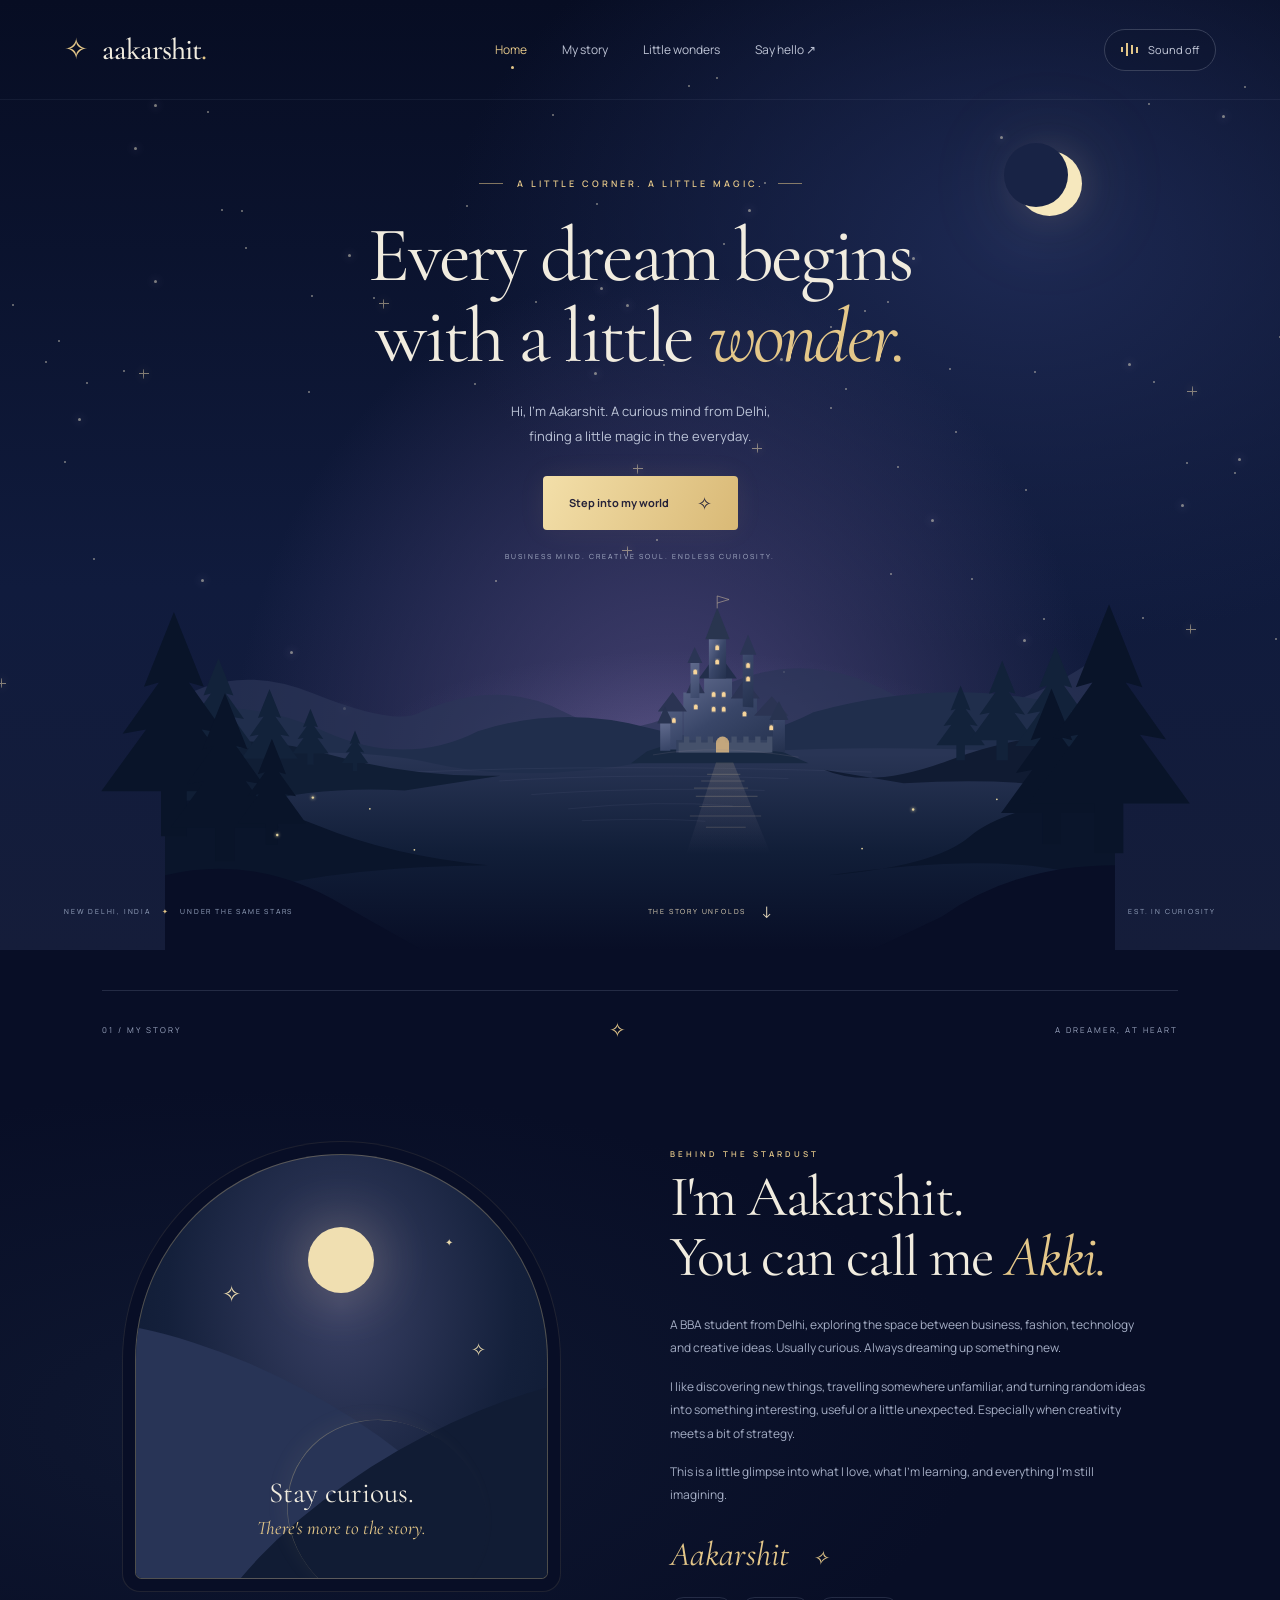
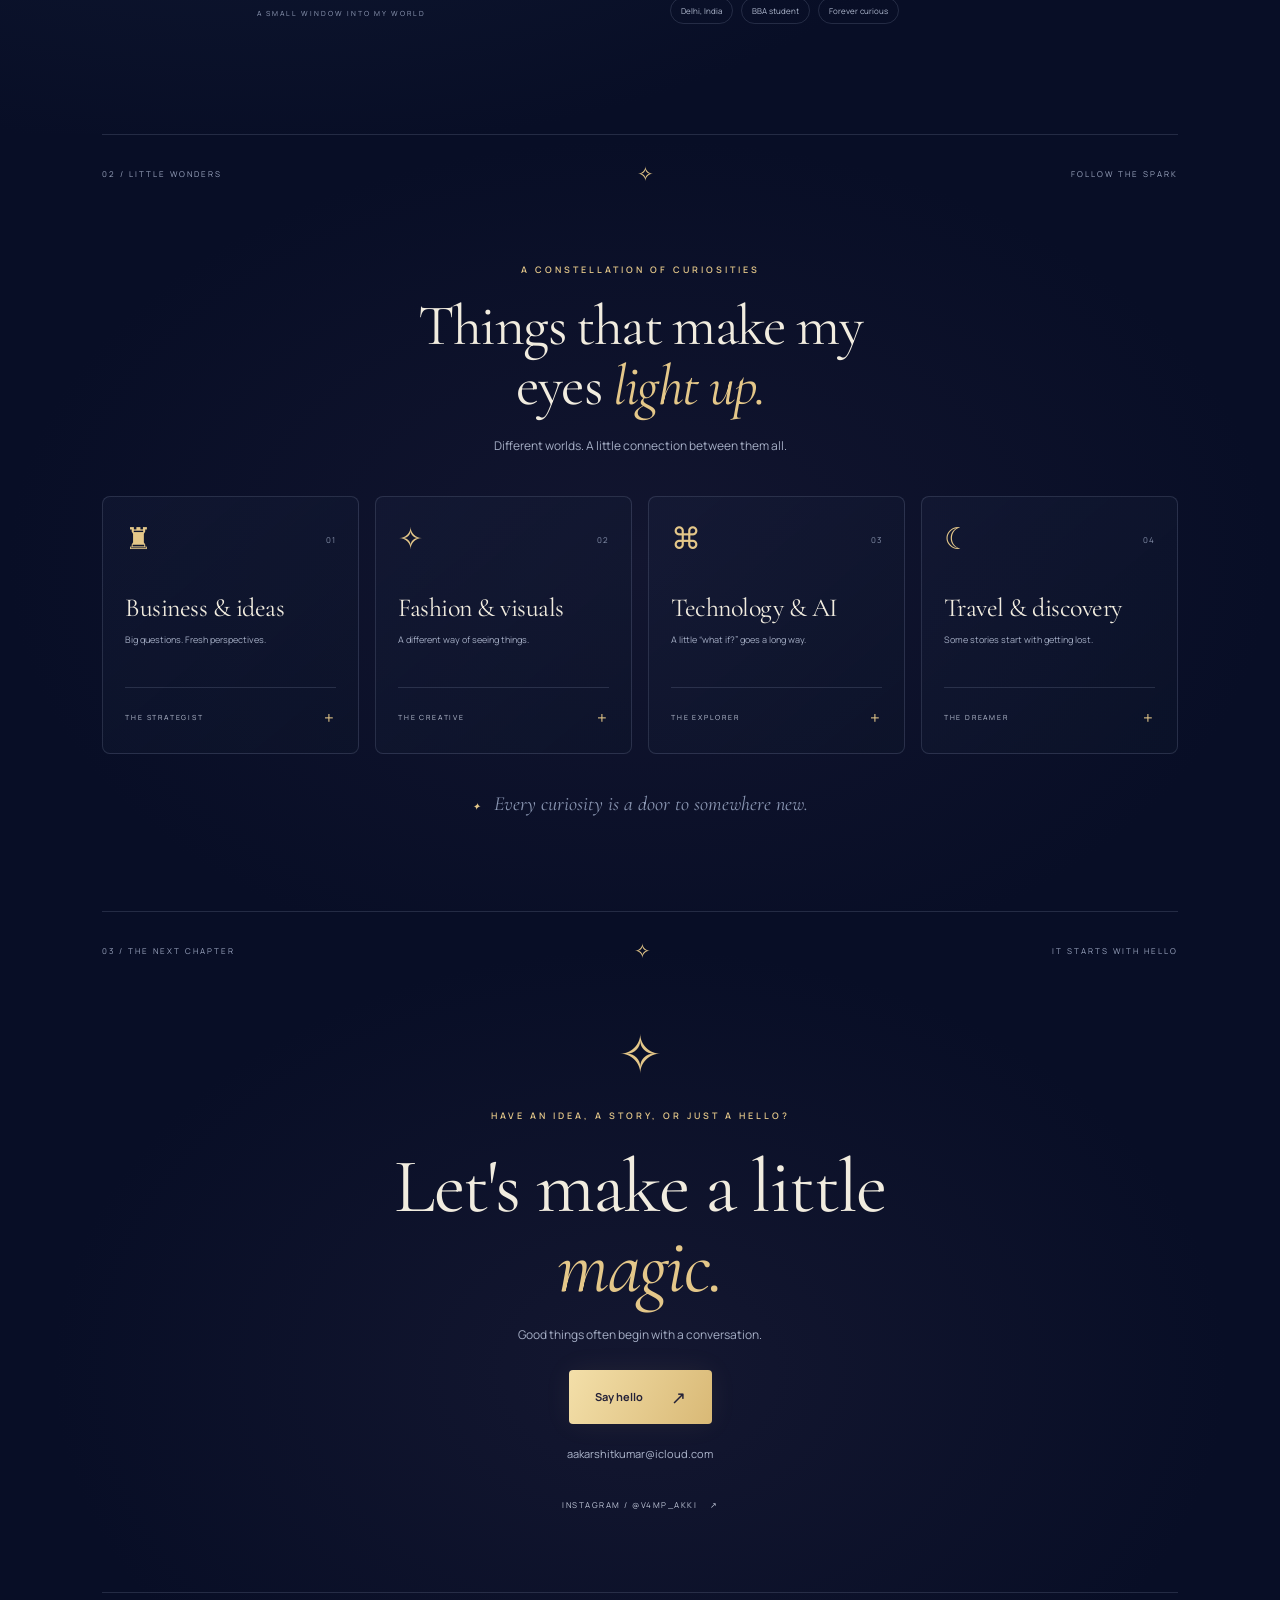
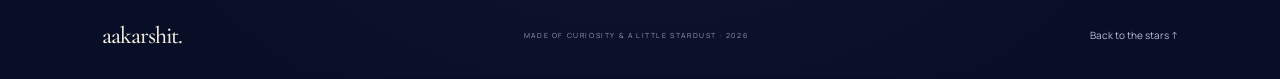
==== index.html @ 7d05aff4 "Redesign personal website with an enchanted night aesthetic" ====
<!doctype html>
<html lang="en">
<head>
  <meta charset="utf-8">
  <meta name="viewport" content="width=device-width, initial-scale=1">
  <meta name="theme-color" content="#080e26">
  <meta name="description" content="Aakarshit Kumar — a dreamer from Delhi, exploring business, fashion, technology and the little wonders in between.">
  <title>Aakarshit · A little world of wonder</title>
  <link rel="icon" href="assets/star.svg" type="image/svg+xml">
  <link rel="preconnect" href="https://fonts.googleapis.com">
  <link rel="preconnect" href="https://fonts.gstatic.com" crossorigin>
  <link href="https://fonts.googleapis.com/css2?family=Cormorant+Garamond:ital,wght@0,400;0,500;0,600;1,400;1,500&family=Manrope:wght@400;500;600;700&display=swap" rel="stylesheet">
  <link rel="stylesheet" href="style.css">
  <script src="script.js" defer></script>
</head>
<body>
  <a class="skip-link" href="#main">Skip to content</a>
  <header class="topbar">
    <a class="wordmark" href="#home" aria-label="Aakarshit, home"><span aria-hidden="true">✧</span> aakarshit<span class="wordmark-dot">.</span></a>
    <nav aria-label="Main navigation">
      <a href="#home" aria-current="location">Home</a><a href="#about">My story</a><a href="#interests">Little wonders</a><a href="#contact">Say hello <span aria-hidden="true">↗</span></a>
    </nav>
    <button class="sound-button" id="musicToggle" type="button" aria-pressed="false"><span class="sound-bars" aria-hidden="true"><i></i><i></i><i></i><i></i></span><span id="soundLabel">Sound off</span></button>
  </header>
  <main id="main">
    <section class="hero" id="home" aria-labelledby="hero-title">
      <div class="stars" aria-hidden="true"></div>
      <div class="shooting-star" aria-hidden="true"></div>
      <div class="moon" aria-hidden="true"></div>
      <div class="hero-content">
        <p class="eyebrow"><span></span> A LITTLE CORNER. A LITTLE MAGIC. <span></span></p>
        <h1 id="hero-title">Every dream begins<br>with a little <em>wonder.</em></h1>
        <p class="hero-intro">Hi, I'm Aakarshit. A curious mind from Delhi,<br>finding a little magic in the everyday.</p>
        <a class="button primary" href="#about">Step into my world <span aria-hidden="true">✧</span></a>
        <span class="hero-caption">BUSINESS MIND. CREATIVE SOUL. ENDLESS CURIOSITY.</span>
      </div>
      <img class="landscape" src="assets/night-kingdom.svg" alt="" width="1600" height="720">
      <div class="hero-bottom"><span>NEW DELHI, INDIA <span class="tiny-star">✦</span> UNDER THE SAME STARS</span><a href="#about">THE STORY UNFOLDS <span aria-hidden="true">↓</span></a><span>EST. IN CURIOSITY</span></div>
    </section>
    <section class="about section-wrap" id="about" aria-labelledby="about-title">
      <div class="chapter"><span>01 / MY STORY</span><span aria-hidden="true">✧</span><span>A DREAMER, AT HEART</span></div>
      <div class="about-grid">
        <div class="story-art" aria-hidden="true"><div class="story-frame"><span class="art-star s1">✧</span><span class="art-star s2">✦</span><span class="art-star s3">✧</span><div class="small-moon"></div><div class="art-hill hill-back"></div><div class="art-hill hill-front"></div><div class="art-path"></div><span class="art-quote">Stay curious.<br><em>There's more to the story.</em></span></div><span class="art-note">A SMALL WINDOW INTO MY WORLD</span></div>
        <div class="about-copy"><p class="eyebrow">BEHIND THE STARDUST</p><h2 id="about-title">I'm Aakarshit.<br>You can call me <em>Akki.</em></h2><p>A BBA student from Delhi, exploring the space between business, fashion, technology and creative ideas. Usually curious. Always dreaming up something new.</p><p>I like discovering new things, travelling somewhere unfamiliar, and turning random ideas into something interesting, useful or a little unexpected. Especially when creativity meets a bit of strategy.</p><p>This is a little glimpse into what I love, what I'm learning, and everything I'm still imagining.</p><div class="signature">Aakarshit <span aria-hidden="true">✧</span></div><div class="story-tags"><span>Delhi, India</span><span>BBA student</span><span>Forever curious</span></div></div>
      </div>
    </section>
    <section class="interests section-wrap" id="interests" aria-labelledby="interests-title">
      <div class="chapter"><span>02 / LITTLE WONDERS</span><span aria-hidden="true">✧</span><span>FOLLOW THE SPARK</span></div>
      <div class="section-heading"><p class="eyebrow">A CONSTELLATION OF CURIOSITIES</p><h2 id="interests-title">Things that make my<br>eyes <em>light up.</em></h2><p>Different worlds. A little connection between them all.</p></div>
      <div class="interest-grid">
        <details class="interest-card"><summary><span class="card-top"><span class="card-icon">♜</span><span>01</span></span><h3>Business & ideas</h3><p>Big questions. Fresh perspectives.</p><span class="card-bottom">THE STRATEGIST <span class="expand">+</span></span></summary><p class="card-detail">The way a small idea becomes something real. I'm curious about brands, business and the strategy that brings creative thinking to life.</p></details>
        <details class="interest-card"><summary><span class="card-top"><span class="card-icon">✧</span><span>02</span></span><h3>Fashion & visuals</h3><p>A different way of seeing things.</p><span class="card-bottom">THE CREATIVE <span class="expand">+</span></span></summary><p class="card-detail">Personal style, visual culture, and the details that make something feel different. A mood, a colour, a whole new perspective.</p></details>
        <details class="interest-card"><summary><span class="card-top"><span class="card-icon">⌘</span><span>03</span></span><h3>Technology & AI</h3><p>A little “what if?” goes a long way.</p><span class="card-bottom">THE EXPLORER <span class="expand">+</span></span></summary><p class="card-detail">Experimenting with websites, new tools and AI. I enjoy exploring what technology makes possible, especially when it opens a door to a creative idea.</p></details>
        <details class="interest-card"><summary><span class="card-top"><span class="card-icon">☾</span><span>04</span></span><h3>Travel & discovery</h3><p>Some stories start with getting lost.</p><span class="card-bottom">THE DREAMER <span class="expand">+</span></span></summary><p class="card-detail">New places, unexpected details and a change of scenery. Travelling reminds me how much there is to discover beyond the familiar.</p></details>
      </div>
      <p class="interest-hint"><span aria-hidden="true">✦</span> Every curiosity is a door to somewhere new.</p>
    </section>
    <section class="contact section-wrap" id="contact" aria-labelledby="contact-title">
      <div class="chapter"><span>03 / THE NEXT CHAPTER</span><span aria-hidden="true">✧</span><span>IT STARTS WITH HELLO</span></div>
      <div class="contact-content"><span class="contact-star" aria-hidden="true">✧</span><p class="eyebrow">HAVE AN IDEA, A STORY, OR JUST A HELLO?</p><h2 id="contact-title">Let's make a little<br><em>magic.</em></h2><p>Good things often begin with a conversation.</p><a class="button primary" href="mailto:aakarshitkumar@icloud.com">Say hello <span aria-hidden="true">↗</span></a><a class="email-link" href="mailto:aakarshitkumar@icloud.com">aakarshitkumar@icloud.com</a><a class="social-link" href="https://www.instagram.com/v4mp_akki/" target="_blank" rel="noopener noreferrer">INSTAGRAM / @V4MP_AKKI <span aria-hidden="true">↗</span></a></div>
      <footer><a class="wordmark" href="#home">aakarshit.</a><span>MADE OF CURIOSITY & A LITTLE STARDUST · 2026</span><a href="#home">Back to the stars ↑</a></footer>
    </section>
  </main>
  <p class="sr-only" id="audioStatus" role="status"></p>
  <audio id="bgMusic" loop preload="none" src="royalty-free-ambient.wav"></audio>
</body>
</html>
---- style.css ----
:root {
  --night:#080e26;
  --ink:#f1ecdf;
  --muted:#a5aec5;
  --gold:#e4c789;
  --line:rgba(182,191,224,.16);
  --serif:'Cormorant Garamond',Georgia,serif;
  --sans:'Manrope',Arial,sans-serif}
* {
  box-sizing:border-box}
html {
  scroll-behavior:smooth;
  scroll-padding-top:100px}
body {
  margin:0;
  background:var(--night);
  color:var(--ink);
  font-family:var(--sans);
  font-size:14px;
  -webkit-font-smoothing:antialiased}
a {
  color:inherit;
  text-decoration:none}
button {
  font:inherit}
button,a,summary {
  -webkit-tap-highlight-color:transparent}
a:focus-visible,button:focus-visible,summary:focus-visible {
  outline:2px solid var(--gold);
  outline-offset:6px}
::selection {
  background:#776691;
  color:white}
.skip-link {
  position:fixed;
  top:-100px;
  left:20px;
  z-index:99;
  background:var(--gold);
  color:var(--night);
  padding:15px}
.skip-link:focus {
  top:12px}
.sr-only {
  position:absolute;
  width:1px;
  height:1px;
  overflow:hidden;
  clip:rect(0,0,0,0);
  white-space:nowrap}
.topbar {
  height:100px;
  padding:0 5%;
  display:flex;
  align-items:center;
  justify-content:space-between;
  position:absolute;
  top:0;
  left:0;
  width:100%;
  z-index:10;
  border-bottom:1px solid rgba(180,190,229,.07)}
.wordmark {
  font:500 30px var(--serif);
  letter-spacing:-1px;
  white-space:nowrap}
.wordmark>span:first-child {
  font-size:29px;
  color:var(--gold);
  margin-right:9px}
.wordmark .wordmark-dot {
  color:var(--gold)}
nav {
  display:flex;
  gap:35px}
nav a {
  font-size:12px;
  color:#bec4d5;
  position:relative;
  padding:12px 0}
nav a:hover,nav a[aria-current] {
  color:var(--gold)}
nav a[aria-current]:after {
  content:'';
  width:3px;
  height:3px;
  background:var(--gold);
  position:absolute;
  bottom:1px;
  left:50%;
  border-radius:50%}
.sound-button {
  display:flex;
  align-items:center;
  gap:10px;
  border:1px solid #38405a;
  border-radius:30px;
  background:rgba(11,18,43,.4);
  color:#c8cddd;
  padding:11px 16px;
  font-size:11px;
  cursor:pointer;
  min-height:42px}
.sound-button:hover {
  border-color:var(--gold)}
.sound-bars {
  display:flex;
  gap:3px;
  align-items:center;
  height:14px}
.sound-bars i {
  height:5px;
  width:2px;
  background:var(--gold)}
.sound-bars i:nth-child(2) {
  height:13px}
.sound-bars i:nth-child(3) {
  height:9px}
.sound-bars i:nth-child(4) {
  height:6px}
.is-on .sound-bars i {
  animation:sound 1s ease-in-out infinite alternate}
.is-on .sound-bars i:nth-child(2) {
  animation-delay:-.3s}
.is-on .sound-bars i:nth-child(3) {
  animation-delay:-.7s}
.hero {
  position:relative;
  min-height:950px;
  height:100svh;
  max-height:1150px;
  isolation:isolate;
  overflow:hidden;
  background:radial-gradient(ellipse at 52% 81%,#454171 0,transparent 46%),radial-gradient(ellipse at 80% 26%,#1d2953 0,transparent 40%),linear-gradient(#070d23,#101b3d 62%,#151d3a)}
.hero-content {
  position:relative;
  z-index:3;
  text-align:center;
  padding:177px 20px 0;
  pointer-events:none}
.hero-content a {
  pointer-events:auto}
.eyebrow {
  font-size:9px;
  letter-spacing:3px;
  font-weight:600;
  color:var(--gold);
  display:flex;
  align-items:center;
  justify-content:center;
  gap:14px}
.eyebrow>span {
  display:inline-block;
  width:24px;
  height:1px;
  background:var(--gold);
  opacity:.55}
h1,h2,h3,p {
  margin-top:0}
h1 {
  font:400 clamp(60px,6.1vw,96px)/1.04 var(--serif);
  letter-spacing:-2.7px;
  margin:25px 0 22px}
h1 em,h2 em {
  font-weight:400;
  color:var(--gold)}
.hero-intro {
  font-size:13px;
  line-height:1.9;
  color:#bbc3d7;
  margin-bottom:27px}
.button {
  display:inline-flex;
  align-items:center;
  justify-content:center;
  gap:28px;
  padding:15px 26px;
  border-radius:4px;
  font-size:11px;
  font-weight:700;
  min-height:48px;
  transition:transform .2s,box-shadow .2s}
.primary {
  background:linear-gradient(115deg,#f3dfa9,#d9b976);
  color:#252238;
  box-shadow:0 0 28px #edc88012}
.button:hover {
  transform:translateY(-3px);
  box-shadow:0 5px 35px #edc88030}
.button span {
  font-size:18px;
  font-weight:400}
.hero-caption {
  display:block;
  font-size:7px;
  letter-spacing:2px;
  color:#a8b0c8;
  margin-top:22px}
.moon {
  position:absolute;
  right:15.5%;
  top:151px;
  width:65px;
  height:65px;
  border-radius:50%;
  background:#f6e8be;
  box-shadow:0 0 35px #ffecba22,0 0 100px #f5db9630;
  z-index:1}
.moon:after {
  content:'';
  position:absolute;
  width:64px;
  height:64px;
  left:-13px;
  top:-8px;
  background:#182345;
  border-radius:50%}
.stars {
  position:absolute;
  inset:0;
  z-index:1}
.star {
  position:absolute;
  width:2px;
  height:2px;
  background:#eee6ce;
  border-radius:50%;
  opacity:.5;
  animation:twinkle var(--duration) ease-in-out infinite alternate;
  animation-delay:var(--delay)}
.star.large {
  width:3px;
  height:3px;
  box-shadow:0 0 8px #dfd0ff}
.star.cross {
  width:1px;
  height:10px;
  background:#f9e3b3;
  box-shadow:0 0 10px #ead3a9}
.star.cross:after {
  content:'';
  position:absolute;
  height:1px;
  width:10px;
  left:-4.5px;
  top:4.5px;
  background:inherit}
.shooting-star {
  position:absolute;
  top:18%;
  left:22%;
  height:1px;
  width:110px;
  background:linear-gradient(90deg,transparent,#f1dab0);
  transform:rotate(-30deg);
  opacity:0;
  animation:shoot 12s ease-in-out infinite;
  z-index:1}
.landscape {
  position:absolute;
  bottom:0;
  left:0;
  width:100%;
  height:45%;
  object-fit:fill;
  z-index:2;
  pointer-events:none}
.hero-bottom {
  position:absolute;
  z-index:4;
  bottom:28px;
  left:5%;
  right:5%;
  display:flex;
  justify-content:space-between;
  align-items:center;
  font-size:7px;
  letter-spacing:1.8px;
  color:#9ba9c3}
.hero-bottom a {
  display:flex;
  align-items:center;
  gap:15px;
  color:#e1d4b8}
.hero-bottom a>span {
  font-size:16px}
.tiny-star {
  color:var(--gold);
  padding:0 8px}
.section-wrap {
  padding:0 8%;
  scroll-margin-top:0}
.chapter {
  display:flex;
  justify-content:space-between;
  align-items:center;
  border-top:1px solid var(--line);
  padding:25px 0;
  font-size:8px;
  letter-spacing:2px;
  color:#9ca6c0}
.chapter>span:nth-child(2) {
  font-size:20px;
  color:var(--gold)}
.about {
  padding-top:40px;
  background:radial-gradient(ellipse at 20% 60%,#17233e77,transparent 50%)}
.about-grid {
  display:grid;
  grid-template-columns:1fr 1.15fr;
  gap:12%;
  align-items:center;
  padding:80px 3% 110px}
.story-art {
  text-align:center}
.story-frame {
  height:425px;
  position:relative;
  border:1px solid #d0b77e55;
  border-radius:220px 220px 7px 7px;
  overflow:hidden;
  background:radial-gradient(ellipse at 50% 35%,#394064,#14203b 60%,#0c1830);
  box-shadow:0 0 0 12px #080e26,0 0 0 13px #a38d6022}
.small-moon {
  position:absolute;
  top:72px;
  left:calc(50% - 33px);
  width:66px;
  height:66px;
  border-radius:50%;
  background:#f0dfb1;
  box-shadow:0 0 60px #ffdead55}
.art-star {
  position:absolute;
  color:#e8d8ac}
.s1 {
  left:21%;
  top:29%;
  font-size:23px}
.s2 {
  right:23%;
  top:19%;
  font-size:10px}
.s3 {
  right:15%;
  top:43%;
  font-size:18px}
.art-hill {
  position:absolute;
  bottom:-65px;
  width:150%;
  height:270px;
  border-radius:50%}
.hill-back {
  background:#283456;
  left:-50%;
  transform:rotate(28deg)}
.hill-front {
  background:#111c34;
  left:5%;
  bottom:-125px;
  transform:rotate(-30deg)}
.art-path {
  position:absolute;
  bottom:-30px;
  left:36%;
  height:185px;
  width:50%;
  border-left:1px solid #d6c28c55;
  border-radius:50%;
  transform:rotate(33deg);
  box-shadow:-8px 0 18px #d6c28c0c}
.art-quote {
  position:absolute;
  bottom:37px;
  left:10%;
  right:10%;
  font:29px/1.1 var(--serif)}
.art-quote em {
  font-size:19px;
  color:var(--gold)}
.art-note {
  display:block;
  font-size:7px;
  letter-spacing:2px;
  color:#929db8;
  margin-top:30px}
.about-copy .eyebrow {
  justify-content:flex-start;
  font-size:8px}
h2 {
  font:400 clamp(44px,4.5vw,65px)/1.05 var(--serif);
  letter-spacing:-1.6px;
  margin-bottom:25px}
.about-copy>p:not(.eyebrow) {
  font-size:12px;
  color:var(--muted);
  line-height:1.95;
  margin-bottom:15px}
.signature {
  font:italic 34px var(--serif);
  color:var(--gold);
  margin:27px 0 22px}
.signature span {
  font-size:20px;
  margin-left:15px}
.story-tags {
  display:flex;
  gap:8px;
  flex-wrap:wrap}
.story-tags span {
  font-size:8px;
  color:#b1bad0;
  border:1px solid var(--line);
  padding:7px 10px;
  border-radius:20px}
.interests {
  background:radial-gradient(ellipse at 50% 55%,#27244255,transparent 70%);
  padding-bottom:75px}
.section-heading {
  text-align:center;
  padding:51px 0 30px}
.section-heading h2 {
  margin:20px 0}
.section-heading>p:last-child {
  font-size:12px;
  color:var(--muted)}
.interest-grid {
  display:grid;
  grid-template-columns:repeat(4,1fr);
  gap:16px;
  align-items:start}
.interest-card {
  background:linear-gradient(140deg,#1b234055,#0e162b77);
  border:1px solid var(--line);
  border-radius:8px;
  transition:border-color .3s,background .3s}
.interest-card:hover,.interest-card[open] {
  border-color:#d4b87b77;
  background:#1e264666}
.interest-card summary {
  cursor:pointer;
  padding:24px 22px;
  list-style:none}
.interest-card summary::-webkit-details-marker {
  display:none}
.card-top {
  display:flex;
  justify-content:space-between;
  align-items:center;
  margin-bottom:34px;
  color:#8994ae;
  font-size:8px;
  letter-spacing:1px}
.card-top .card-icon {
  font:30px var(--serif);
  color:var(--gold)}
h3 {
  font:26px var(--serif);
  letter-spacing:-.5px;
  margin-bottom:9px}
.interest-card summary>p {
  font-size:9px;
  color:#a5aec5;
  line-height:1.8;
  min-height:32px}
.card-bottom {
  border-top:1px solid var(--line);
  padding-top:18px;
  margin-top:23px;
  display:flex;
  justify-content:space-between;
  align-items:center;
  font-size:7px;
  letter-spacing:1.8px;
  color:#bcc3d5}
.expand {
  font-size:17px;
  color:var(--gold);
  transition:transform .2s}
.interest-card[open] .expand {
  transform:rotate(45deg)}
.card-detail {
  padding:0 22px 24px;
  font-size:11px;
  line-height:1.8;
  color:var(--muted);
  margin:0}
.interest-hint {
  text-align:center;
  color:#8c98b4;
  font:italic 20px var(--serif);
  margin-top:38px}
.interest-hint span {
  font-size:10px;
  color:var(--gold);
  margin-right:9px}
.contact {
  background:radial-gradient(ellipse at 50% 60%,#2b294555,transparent 65%)}
.contact-content {
  text-align:center;
  padding:28px 0 80px}
.contact-star {
  display:block;
  font-size:53px;
  color:var(--gold);
  margin-bottom:20px}
.contact-content h2 {
  font-size:clamp(58px,6vw,88px);
  margin:25px 0 18px}
.contact-content>p:not(.eyebrow) {
  font-size:12px;
  color:var(--muted);
  margin-bottom:27px}
.email-link {
  display:block;
  width:fit-content;
  margin:22px auto 32px;
  color:#aeb7cd;
  font-size:11px}
.email-link:hover,.social-link:hover {
  color:var(--gold)}
.social-link {
  font-size:8px;
  letter-spacing:1.5px;
  color:#c2c9da}
.social-link span {
  padding-left:9px}
footer {
  border-top:1px solid var(--line);
  display:flex;
  align-items:center;
  justify-content:space-between;
  padding:28px 0}
footer .wordmark {
  font-size:24px}
footer>span {
  font-size:7px;
  color:#8f9bb6;
  letter-spacing:1.6px}
footer>a:last-child {
  font-size:10px;
  color:#b6bfd3}
@keyframes twinkle {
  from {
  opacity:.2}
to {
  opacity:.9}
}
@keyframes shoot {
  0%,75%,100% {
  opacity:0;
  translate:0 0}
78% {
  opacity:.7}
90% {
  opacity:0;
  translate:260px -145px}
}
@keyframes sound {
  to {
  transform:scaleY(.4)}
}
@media(min-width:1600px) {
  .about-grid {
  max-width:1250px;
  margin:auto}
.interest-grid {
  max-width:1350px;
  margin:auto}
}
@media(max-width:1000px) {
  .topbar {
  padding:0 4%}
nav {
  gap:20px}
.moon {
  right:9%;
  width:49px;
  height:49px}
.moon:after {
  width:49px;
  height:49px;
  left:-10px}
.section-wrap {
  padding-left:6%;
  padding-right:6%}
.about-grid {
  gap:9%;
  padding-left:0;
  padding-right:0}
.story-frame {
  height:390px}
.interest-grid {
  grid-template-columns:repeat(2,1fr)}
.hero-content {
  padding-top:180px}
.hero {
  min-height:850px}
.hero-bottom>span:last-child {
  display:none}
.landscape {
  width:125%;
  max-width:none;
  left:-12.5%;
  height:40%}
.interest-card summary>p {
  min-height:0}
h3 {
  font-size:29px}
}
@media(max-width:600px) {
  html {
  scroll-padding-top:25px}
.topbar {
  height:112px;
  align-items:flex-start;
  padding:19px 6%}
.wordmark {
  font-size:26px}
.wordmark>span:first-child {
  font-size:22px}
.sound-button {
  min-height:36px;
  padding:8px 11px;
  font-size:9px}
nav {
  position:absolute;
  bottom:8px;
  left:6%;
  right:6%;
  justify-content:space-between;
  gap:10px}
nav a {
  font-size:10px;
  padding:10px 0}
.hero {
  height:850px;
  min-height:0;
  max-height:none}
.hero-content {
  padding:190px 16px 0}
.hero .eyebrow {
  font-size:7px;
  letter-spacing:1.8px;
  gap:8px}
.eyebrow>span {
  width:16px}
h1 {
  font-size:clamp(44px,11.8vw,65px);
  letter-spacing:-1.6px;
  line-height:1.07;
  margin:24px 0 20px}
.hero-intro {
  font-size:11px}
.hero-caption {
  font-size:6px;
  letter-spacing:1.2px}
.moon {
  top:133px;
  right:12%;
  width:31px;
  height:31px}
.moon:after {
  width:31px;
  height:31px;
  left:-8px;
  top:-5px}
.landscape {
  height:340px;
  width:190%;
  left:-45%}
.hero-bottom {
  bottom:23px;
  left:6%;
  right:6%;
  justify-content:center}
.hero-bottom>span {
  display:none}
.hero-bottom a {
  font-size:7px}
.about {
  padding-top:15px}
.chapter {
  font-size:6px;
  letter-spacing:1.3px;
  padding:19px 0}
.chapter>span:nth-child(2) {
  font-size:15px}
.about-grid {
  grid-template-columns:1fr;
  gap:54px;
  padding:40px 0 62px}
.story-art {
  width:75%;
  max-width:300px;
  margin:auto}
.story-frame {
  height:325px}
.small-moon {
  top:55px;
  width:55px;
  height:55px;
  left:calc(50% - 27px)}
.art-quote {
  font-size:27px;
  bottom:28px}
.art-note {
  font-size:6px}
.about-copy .eyebrow {
  font-size:7px}
.about-copy h2 {
  font-size:47px}
.about-copy>p:not(.eyebrow) {
  font-size:12px}
.section-heading {
  padding:30px 0 20px}
.section-heading .eyebrow {
  font-size:7px;
  letter-spacing:2px}
.section-heading h2 {
  font-size:48px}
.section-heading>p:last-child {
  font-size:10px}
.interest-grid {
  gap:10px}
.interest-card summary {
  padding:18px 13px}
.card-top {
  margin-bottom:25px}
.card-top .card-icon {
  font-size:26px}
h3 {
  font-size:25px;
  line-height:1.03;
  min-height:52px}
.interest-card summary>p {
  font-size:9px;
  min-height:33px}
.card-bottom {
  font-size:6px;
  letter-spacing:1px;
  margin-top:17px}
.card-detail {
  padding:0 13px 18px;
  font-size:10px}
.interest-hint {
  font-size:16px;
  margin-top:30px}
.interests {
  padding-bottom:35px}
.contact-content {
  padding:25px 0 60px}
.contact-content .eyebrow {
  font-size:6px;
  letter-spacing:1.5px}
.contact-content h2 {
  font-size:63px}
.contact-star {
  font-size:43px}
.contact-content>p:not(.eyebrow) {
  font-size:11px}
footer {
  flex-wrap:wrap;
  row-gap:20px}
footer>span {
  order:3;
  width:100%;
  font-size:6px;
  text-align:center}
footer>a:last-child {
  font-size:9px}
.shooting-star {
  top:18%;
  left:12%;
  width:65px}
}
@media(prefers-reduced-motion:reduce) {
  html {
  scroll-behavior:auto}
*,*:before,*:after {
  animation:none!important;
  transition:none!important}
.star {
  opacity:.6}
}
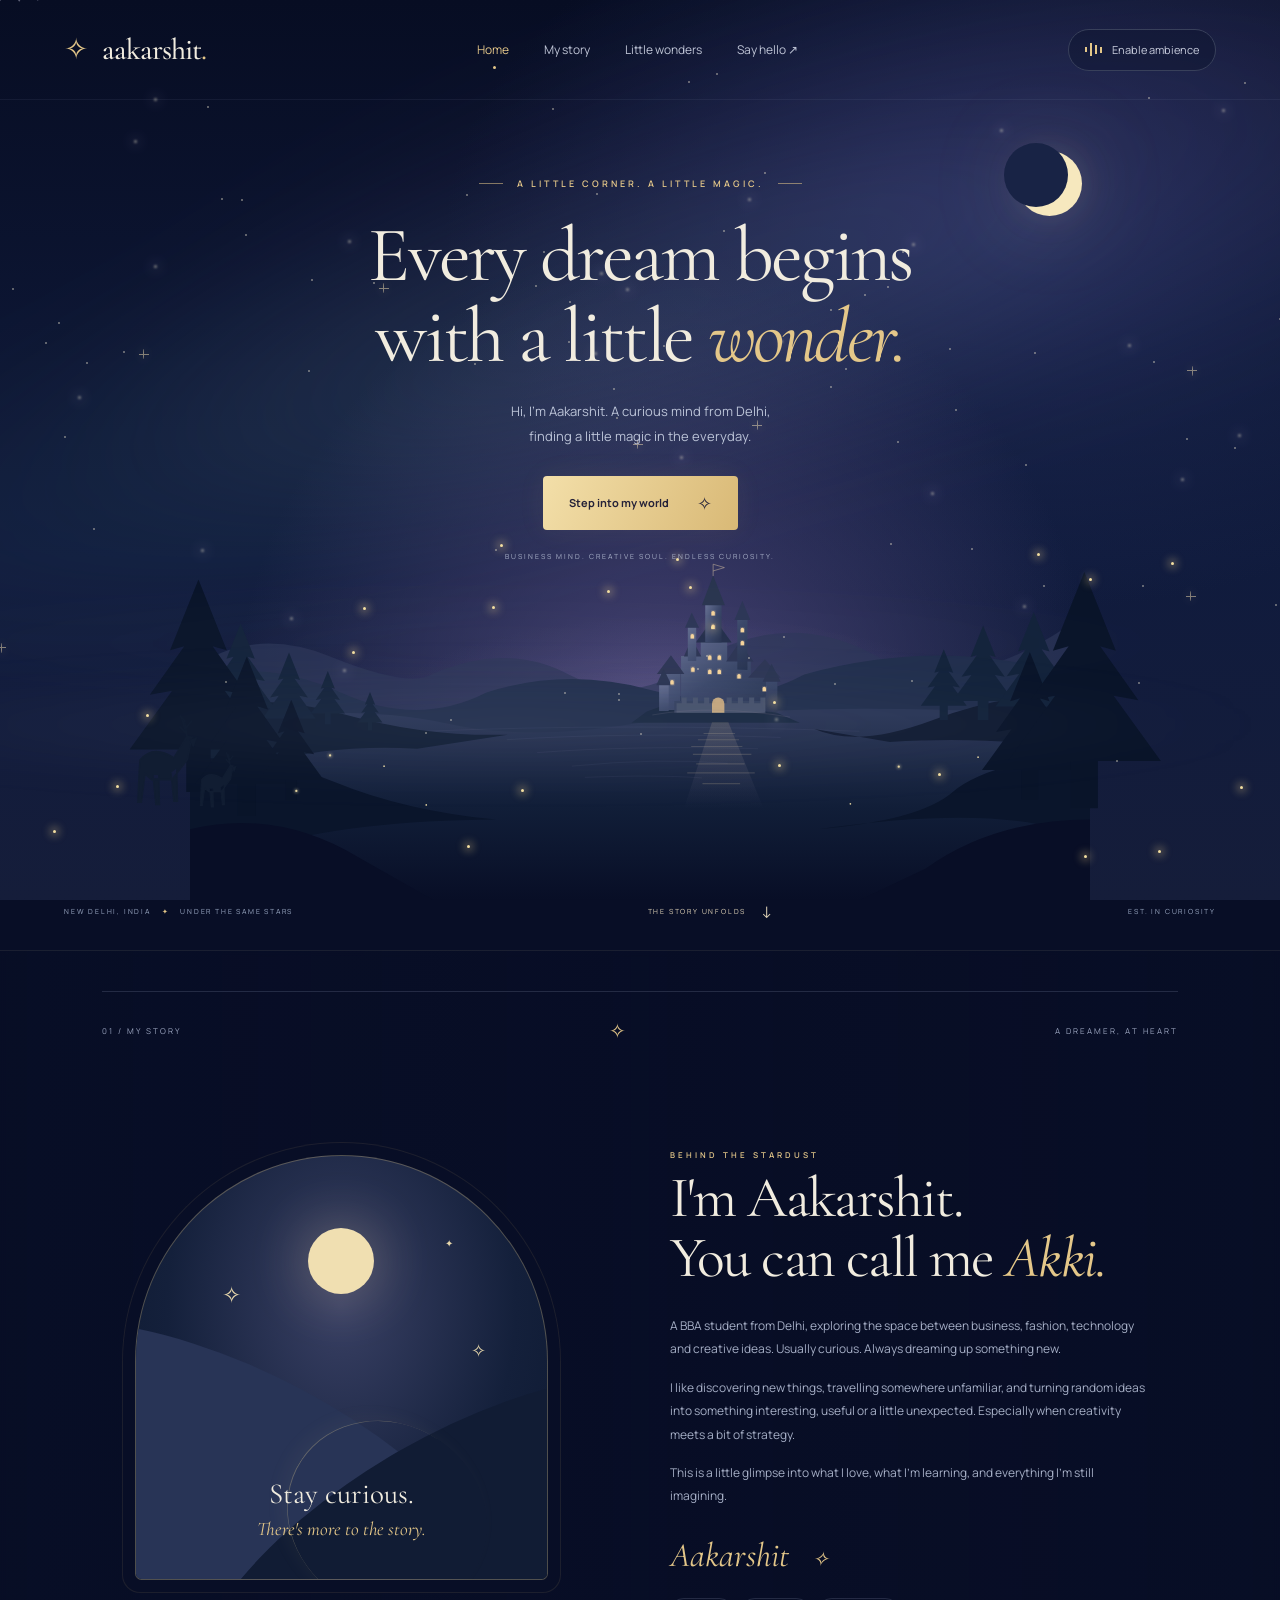
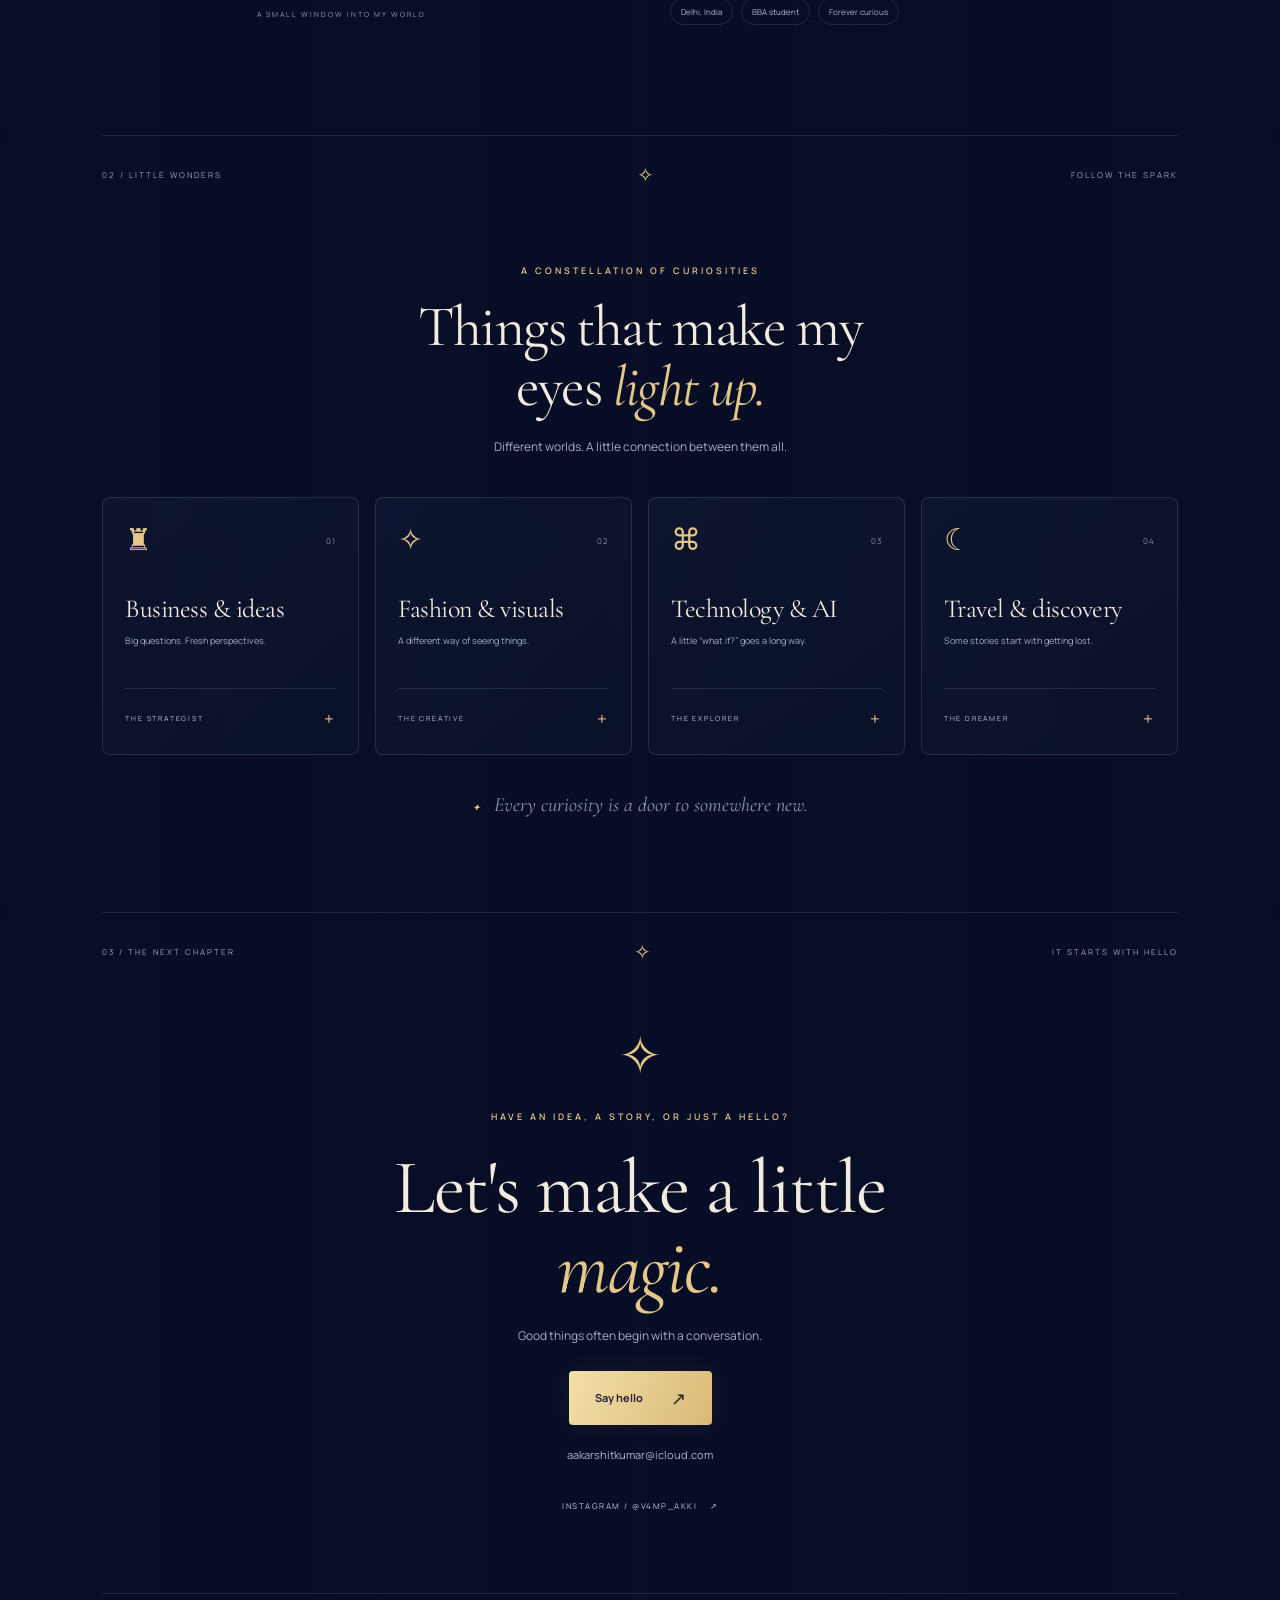
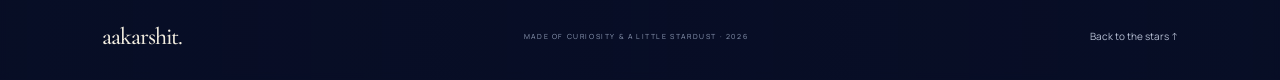
==== commit 6fe11c6f: "Animate the fixed night world and add supplied zen ambience" ====
--- a/index.html
+++ b/index.html
@@ -20,13 +20,16 @@
     <nav aria-label="Main navigation">
       <a href="#home" aria-current="location">Home</a><a href="#about">My story</a><a href="#interests">Little wonders</a><a href="#contact">Say hello <span aria-hidden="true">↗</span></a>
     </nav>
-    <button class="sound-button" id="musicToggle" type="button" aria-pressed="false"><span class="sound-bars" aria-hidden="true"><i></i><i></i><i></i><i></i></span><span id="soundLabel">Sound off</span></button>
+    <button class="sound-button" id="musicToggle" type="button" aria-pressed="false"><span class="sound-bars" aria-hidden="true"><i></i><i></i><i></i><i></i></span><span id="soundLabel">Enable ambience</span></button>
   </header>
+  <div class="night-scene" aria-hidden="true">      <div class="stars" aria-hidden="true"></div>
+      <div class="shooting-star" aria-hidden="true"></div>
+      <div class="moon" aria-hidden="true"></div>
+      <img class="landscape" src="assets/night-kingdom.svg" alt="" width="1600" height="720"><div class="aurora"></div><div class="mist mist-one"></div><div class="mist mist-two"></div>
+<svg class="wildlife" viewBox="0 0 1600 720" preserveAspectRatio="none"><defs><g id="deer"><path d="M0 38Q18 24 47 36L65 17 72 18 66 37 53 48 45 55H16L7 50 2 75H-3L-1 46ZM18 51 22 77H27L26 51M43 49 47 74H52L51 45M66 20 62 3 55-2M63 10 72 3M64 14 55 8" fill="currentColor" stroke="currentColor" stroke-width="2"/><path d="m69 20 11-3-6 10" fill="currentColor"/></g></defs><g class="deer-family" fill="#111d32" color="#111d32"><use href="#deer" transform="translate(175 574) scale(.9)"/><use href="#deer" transform="translate(252 603) scale(.55)"/></g><g class="owl-flight" fill="none" stroke="#b7b8cf" stroke-width="2" opacity=".5"><path d="M0 0Q12-12 24 0Q36-12 48 0"/><path d="M-50 22Q-41 13-32 22Q-23 13-14 22"/></g></svg>
+<div class="fireflies"></div></div>
   <main id="main">
     <section class="hero" id="home" aria-labelledby="hero-title">
-      <div class="stars" aria-hidden="true"></div>
-      <div class="shooting-star" aria-hidden="true"></div>
-      <div class="moon" aria-hidden="true"></div>
       <div class="hero-content">
         <p class="eyebrow"><span></span> A LITTLE CORNER. A LITTLE MAGIC. <span></span></p>
         <h1 id="hero-title">Every dream begins<br>with a little <em>wonder.</em></h1>
@@ -34,7 +37,7 @@
         <a class="button primary" href="#about">Step into my world <span aria-hidden="true">✧</span></a>
         <span class="hero-caption">BUSINESS MIND. CREATIVE SOUL. ENDLESS CURIOSITY.</span>
       </div>
-      <img class="landscape" src="assets/night-kingdom.svg" alt="" width="1600" height="720">
+
       <div class="hero-bottom"><span>NEW DELHI, INDIA <span class="tiny-star">✦</span> UNDER THE SAME STARS</span><a href="#about">THE STORY UNFOLDS <span aria-hidden="true">↓</span></a><span>EST. IN CURIOSITY</span></div>
     </section>
     <section class="about section-wrap" id="about" aria-labelledby="about-title">
@@ -62,6 +65,6 @@
     </section>
   </main>
   <p class="sr-only" id="audioStatus" role="status"></p>
-  <audio id="bgMusic" loop preload="none" src="royalty-free-ambient.wav"></audio>
+  <audio id="bgMusic" loop autoplay preload="auto" src="assets/beautiful-zen-sounds.mp3"></audio>
 </body>
 </html>
--- a/style.css
+++ b/style.css
@@ -785,3 +785,32 @@
   opacity:.6}
 }
 
+
+/* A single stationary world; the story scrolls above it. */
+.night-scene{position:fixed;inset:0;overflow:hidden;pointer-events:none;z-index:0;background:radial-gradient(ellipse at 52% 81%,#454171 0,transparent 46%),radial-gradient(ellipse at 80% 26%,#1d2953 0,transparent 40%),linear-gradient(#070d23,#101b3d 62%,#151d3a)}
+main{position:relative;z-index:1}
+.hero{background:none;isolation:auto}
+.hero-content,.hero-bottom{z-index:1}
+.about,.interests,.contact{background:linear-gradient(90deg,#080e26ed,#080e26c9 50%,#080e26ed);backdrop-filter:blur(3px)}
+.about{border-top:1px solid #d5c39a18}
+.night-scene .stars{z-index:3}
+.night-scene .star{filter:blur(.65px);animation:twinkle var(--duration) ease-in-out infinite alternate,star-drift 32s ease-in-out infinite alternate;animation-delay:var(--delay)}
+.night-scene .star.large{filter:blur(1.2px);box-shadow:0 0 13px 2px #e0d0ff70}
+.night-scene .star.cross{filter:blur(.4px)}
+.aurora{position:absolute;top:5%;left:-20%;width:140%;height:65%;background:radial-gradient(ellipse at 40% 50%,#74c5b41c,transparent 48%),radial-gradient(ellipse at 66% 40%,#9b79d326,transparent 52%);filter:blur(40px);transform:rotate(-15deg);animation:aurora-sway 24s ease-in-out infinite alternate}
+.mist{position:absolute;bottom:12%;left:-25%;width:130%;height:15%;background:radial-gradient(ellipse,#c1c0df15,transparent 66%);filter:blur(20px);z-index:3;animation:mist-drift 35s ease-in-out infinite alternate}
+.mist-two{bottom:21%;opacity:.5;animation-delay:-19s;animation-direction:alternate-reverse}
+.wildlife{position:absolute;inset:0;width:100%;height:100%;z-index:3}
+.deer-family{animation:deer-breathe 6s ease-in-out infinite;transform-origin:220px 650px}
+.owl-flight{animation:owl-flight 48s linear infinite}
+.fireflies{position:absolute;inset:0;z-index:4}
+.fireflies span{position:absolute;width:3px;height:3px;border-radius:50%;background:#f3dfa1;box-shadow:0 0 9px 3px #f6d58965;filter:blur(.5px);animation:firefly-drift var(--duration) ease-in-out infinite alternate;animation-delay:var(--delay)}
+.scene-paused .night-scene *{animation-play-state:paused!important}
+@keyframes star-drift{from{transform:translate3d(-10px,8px,0)}to{transform:translate3d(24px,-18px,0)}}
+@keyframes aurora-sway{to{transform:rotate(9deg) translate3d(6%,8%,0);opacity:.55}}
+@keyframes mist-drift{to{transform:translate3d(20%,0,0)}}
+@keyframes firefly-drift{0%{transform:translate3d(0,0,0);opacity:.15}40%{opacity:.85}100%{transform:translate3d(35px,-60px,0);opacity:.25}}
+@keyframes deer-breathe{50%{transform:scaleY(1.018) rotate(.3deg)}}
+@keyframes owl-flight{0%{transform:translate(-100px,270px);opacity:0}10%,85%{opacity:.45}50%{transform:translate(780px,185px)}100%{transform:translate(1700px,260px);opacity:0}}
+@media(max-width:600px){.night-scene .landscape{height:40vh;min-height:300px}.night-scene .moon{top:145px}.wildlife{width:160%;left:-30%}.about,.interests,.contact{backdrop-filter:none;background:#080e26db}}
+@media(prefers-reduced-motion:reduce){.night-scene *{animation:none!important}.owl-flight{transform:translate(1100px,250px)}.star{opacity:.55}}
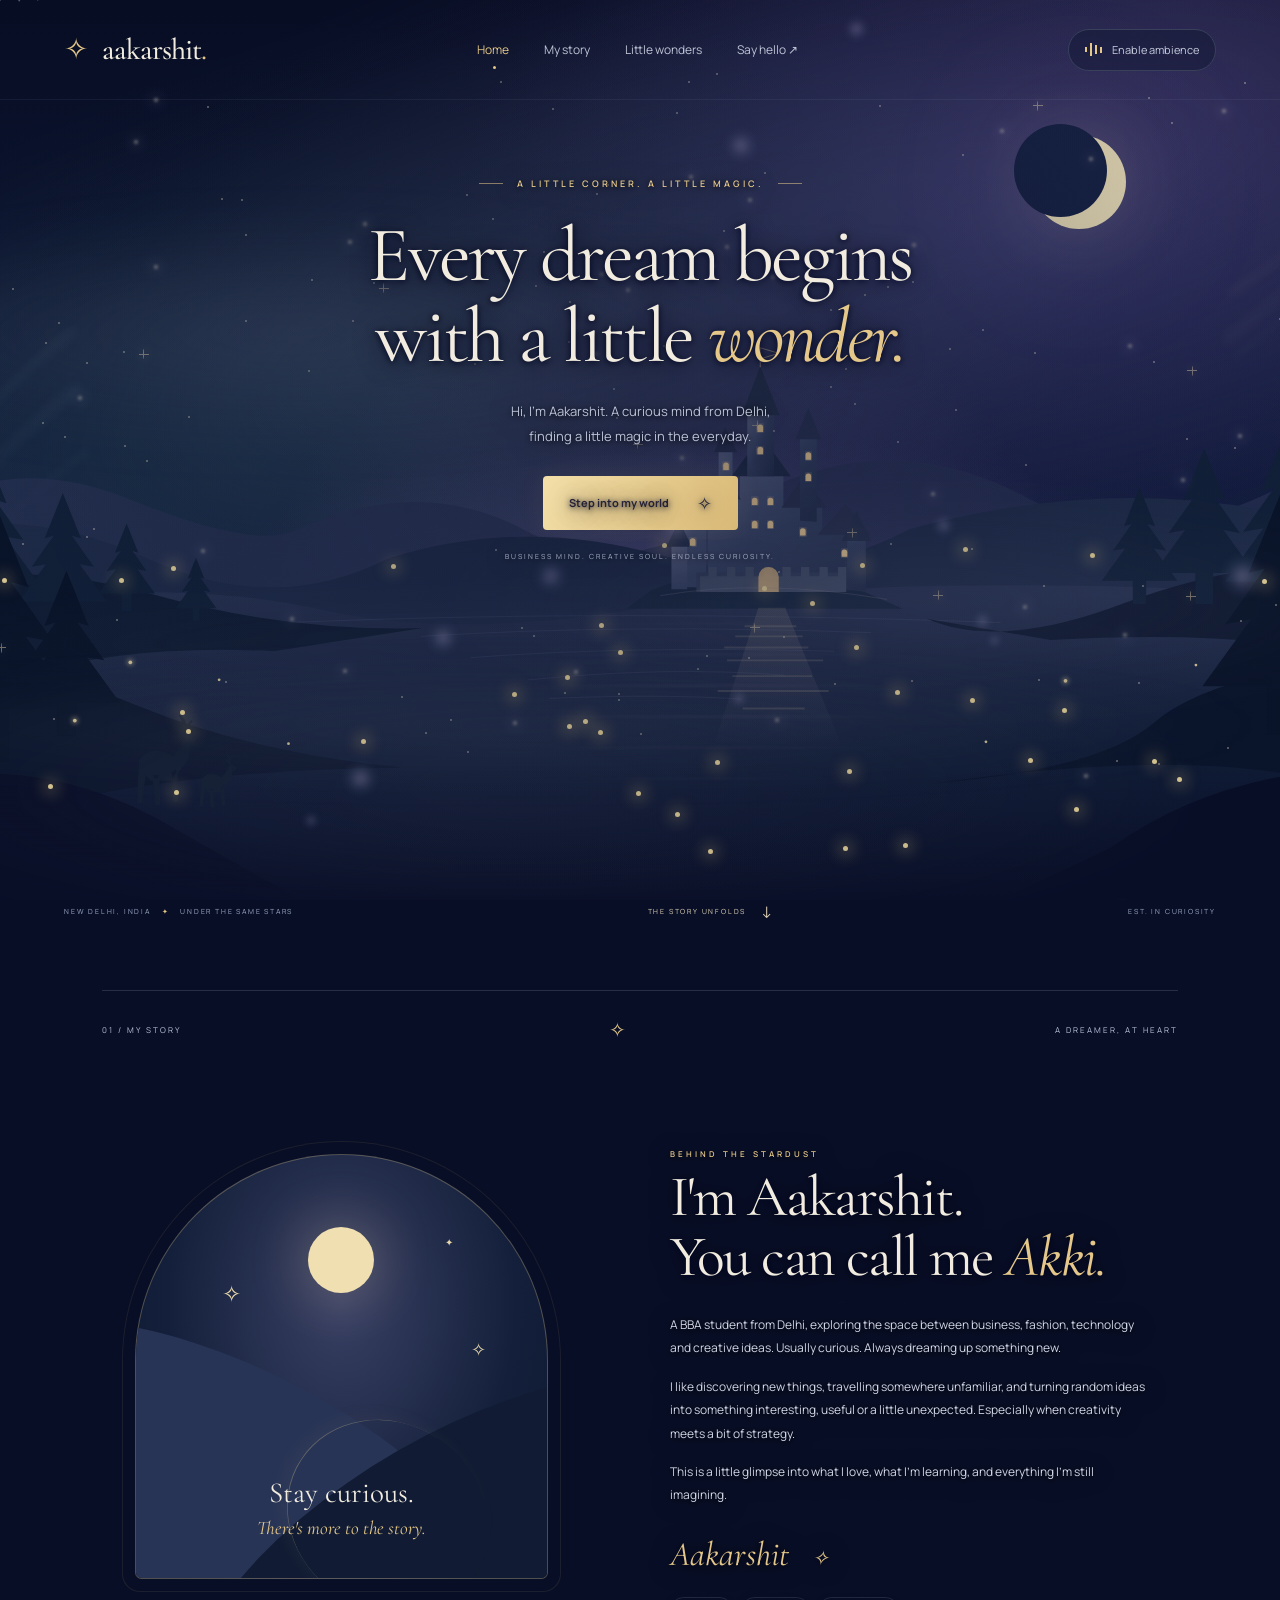
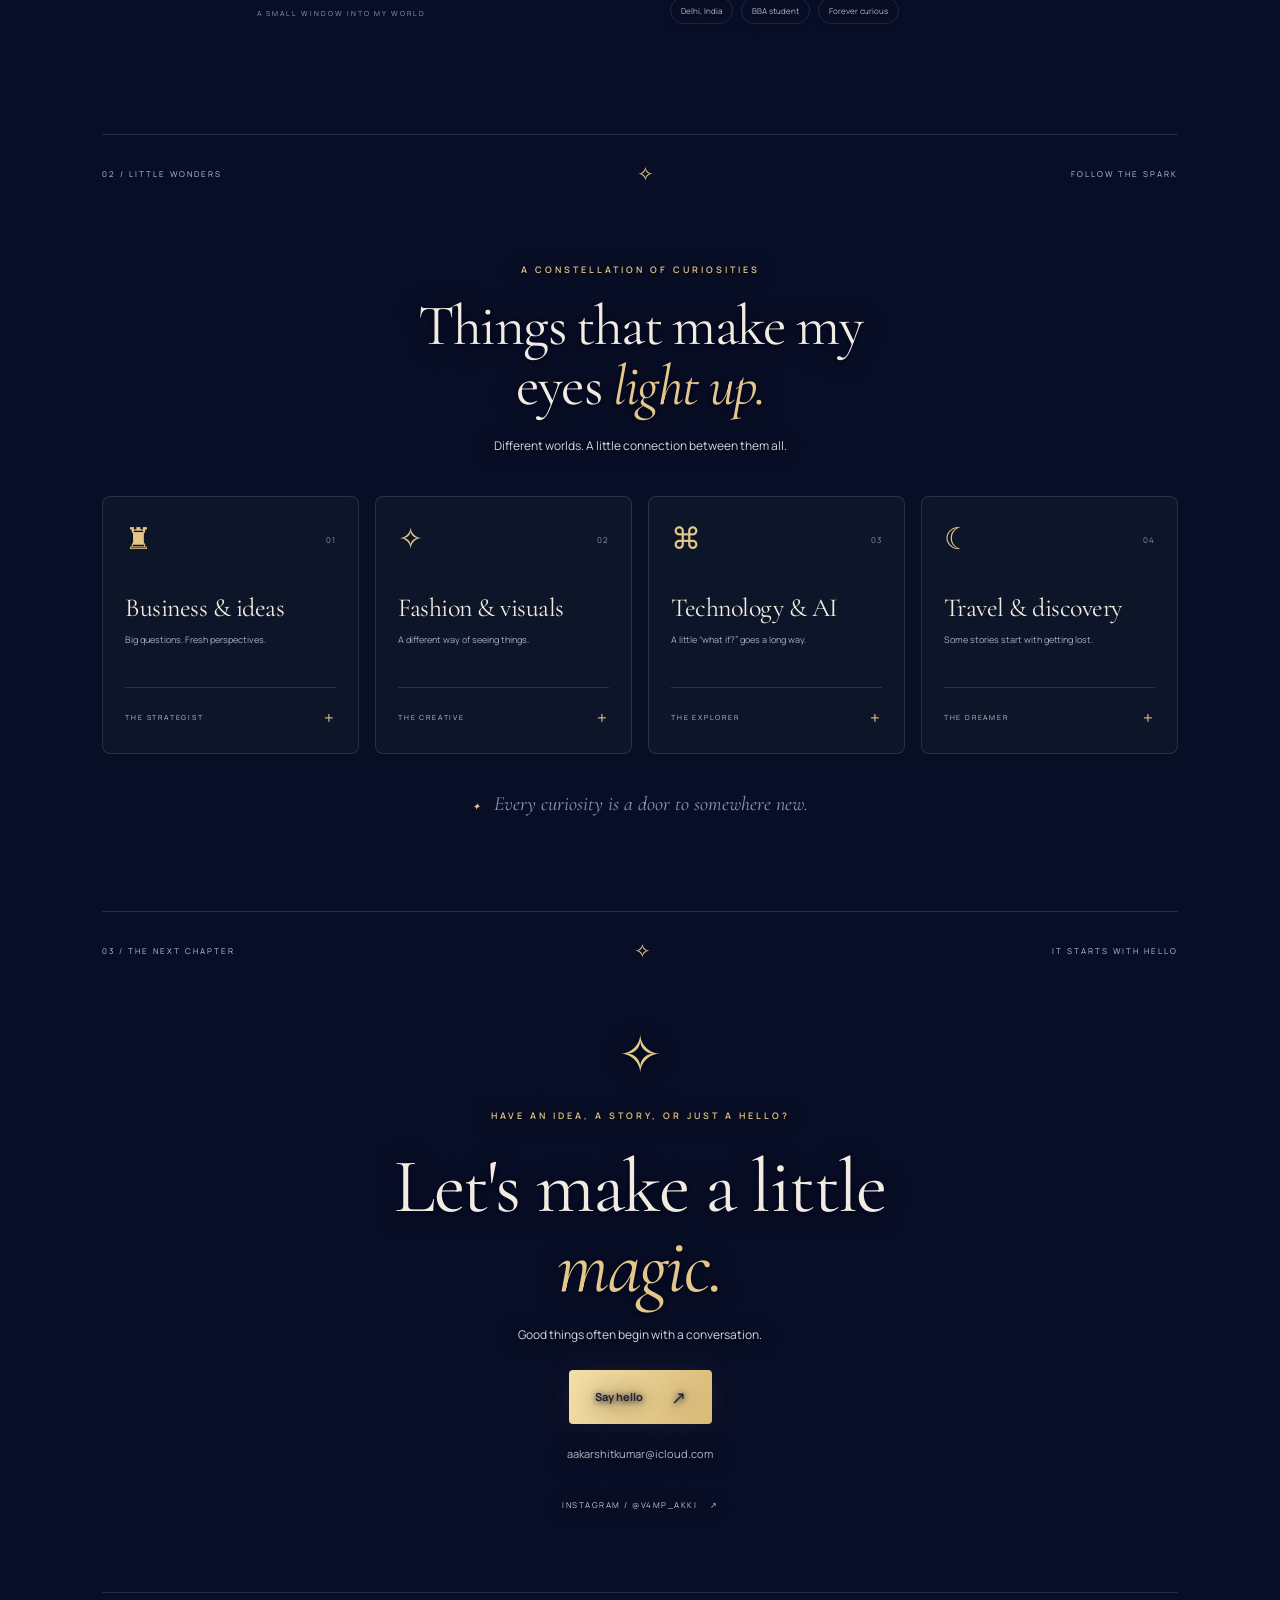
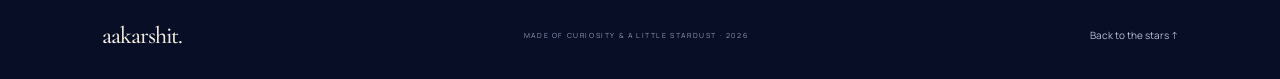
==== commit 60d50d24: "Expand the continuous dreamscape with flowing light and clouds" ====
--- a/index.html
+++ b/index.html
@@ -27,7 +27,7 @@
       <div class="moon" aria-hidden="true"></div>
       <img class="landscape" src="assets/night-kingdom.svg" alt="" width="1600" height="720"><div class="aurora"></div><div class="mist mist-one"></div><div class="mist mist-two"></div>
 <svg class="wildlife" viewBox="0 0 1600 720" preserveAspectRatio="none"><defs><g id="deer"><path d="M0 38Q18 24 47 36L65 17 72 18 66 37 53 48 45 55H16L7 50 2 75H-3L-1 46ZM18 51 22 77H27L26 51M43 49 47 74H52L51 45M66 20 62 3 55-2M63 10 72 3M64 14 55 8" fill="currentColor" stroke="currentColor" stroke-width="2"/><path d="m69 20 11-3-6 10" fill="currentColor"/></g></defs><g class="deer-family" fill="#111d32" color="#111d32"><use href="#deer" transform="translate(175 574) scale(.9)"/><use href="#deer" transform="translate(252 603) scale(.55)"/></g><g class="owl-flight" fill="none" stroke="#b7b8cf" stroke-width="2" opacity=".5"><path d="M0 0Q12-12 24 0Q36-12 48 0"/><path d="M-50 22Q-41 13-32 22Q-23 13-14 22"/></g></svg>
-<div class="fireflies"></div></div>
+<div class="fireflies"></div><div class="dream-cloud cloud-one"></div><div class="dream-cloud cloud-two"></div><div class="dream-cloud cloud-three"></div><div class="dream-orbs"></div><svg class="light-ribbons" viewBox="0 0 1600 900" preserveAspectRatio="none"><defs><linearGradient id="ribbon-glow"><stop stop-color="#90e9da" stop-opacity="0"/><stop offset=".5" stop-color="#c6b4ff" stop-opacity=".6"/><stop offset="1" stop-color="#f2d393" stop-opacity="0"/></linearGradient></defs><path d="M-200 650 Q300 80 850 340 T1800 100"/><path d="M-200 700 Q350 150 850 390 T1800 140"/><path d="M-200 600 Q250 40 850 280 T1800 70"/></svg><div class="lake-shimmer"></div></div>
   <main id="main">
     <section class="hero" id="home" aria-labelledby="hero-title">
       <div class="hero-content">
--- a/style.css
+++ b/style.css
@@ -791,8 +791,8 @@
 main{position:relative;z-index:1}
 .hero{background:none;isolation:auto}
 .hero-content,.hero-bottom{z-index:1}
-.about,.interests,.contact{background:linear-gradient(90deg,#080e26ed,#080e26c9 50%,#080e26ed);backdrop-filter:blur(3px)}
-.about{border-top:1px solid #d5c39a18}
+.about,.interests,.contact{background:transparent;backdrop-filter:none}
+.about{border-top:0}
 .night-scene .stars{z-index:3}
 .night-scene .star{filter:blur(.65px);animation:twinkle var(--duration) ease-in-out infinite alternate,star-drift 32s ease-in-out infinite alternate;animation-delay:var(--delay)}
 .night-scene .star.large{filter:blur(1.2px);box-shadow:0 0 13px 2px #e0d0ff70}
@@ -812,5 +812,32 @@
 @keyframes firefly-drift{0%{transform:translate3d(0,0,0);opacity:.15}40%{opacity:.85}100%{transform:translate3d(35px,-60px,0);opacity:.25}}
 @keyframes deer-breathe{50%{transform:scaleY(1.018) rotate(.3deg)}}
 @keyframes owl-flight{0%{transform:translate(-100px,270px);opacity:0}10%,85%{opacity:.45}50%{transform:translate(780px,185px)}100%{transform:translate(1700px,260px);opacity:0}}
-@media(max-width:600px){.night-scene .landscape{height:40vh;min-height:300px}.night-scene .moon{top:145px}.wildlife{width:160%;left:-30%}.about,.interests,.contact{backdrop-filter:none;background:#080e26db}}
+@media(max-width:600px){.night-scene .landscape{height:40vh;min-height:300px}.night-scene .moon{top:145px}.wildlife{width:160%;left:-30%}.about,.interests,.contact{backdrop-filter:none;background:transparent}}
 @media(prefers-reduced-motion:reduce){.night-scene *{animation:none!important}.owl-flight{transform:translate(1100px,250px)}.star{opacity:.55}}
+
+/* One continuous, larger dreamscape shared by every chapter. */
+.night-scene .landscape{width:120%;left:-10%;height:74%;max-width:none;object-fit:fill}
+.night-scene .moon{width:94px;height:94px;right:12%;top:15%;box-shadow:0 0 70px #ffecba35,0 0 180px #c1b6ff30}
+.night-scene .moon:after{width:93px;height:93px;left:-18px;top:-11px}
+.night-scene:after{content:'';position:absolute;inset:0;z-index:6;background:radial-gradient(ellipse at 50% 42%,#080e2660,transparent 75%),linear-gradient(#080e261a,#080e2626);pointer-events:none}
+.hero-content,h2,.about-copy,.section-heading,.contact-content{text-shadow:0 2px 24px #050a20,0 1px 6px #050a20}
+.about-copy>p:not(.eyebrow),.section-heading>p:last-child,.contact-content>p:not(.eyebrow){color:#d1d6e6}
+.chapter{color:#bbc4dc;border-color:#c9d0e929}
+.interest-card{background:#10192bc9;backdrop-filter:blur(8px)}
+.aurora{top:-10%;height:100%;filter:blur(30px);background:radial-gradient(ellipse at 35% 45%,#74c5b433,transparent 48%),radial-gradient(ellipse at 75% 40%,#ab79d345,transparent 52%);animation-duration:18s}
+.dream-cloud{position:absolute;width:85%;height:24%;left:-20%;border-radius:50%;filter:blur(35px);background:radial-gradient(ellipse,#adacd326,transparent 68%);animation:cloud-sail 42s ease-in-out infinite alternate;z-index:3}
+.cloud-one{top:25%;animation-delay:-12s}.cloud-two{top:55%;left:30%;animation-direction:alternate-reverse;opacity:.7}.cloud-three{bottom:-5%;width:120%;height:35%;animation-delay:-27s;opacity:.6}
+.light-ribbons{position:absolute;inset:0;width:100%;height:100%;filter:blur(5px);z-index:1;overflow:visible;animation:ribbon-float 19s ease-in-out infinite alternate}
+.light-ribbons path{stroke:url(#ribbon-glow);stroke-width:3;fill:none;stroke-dasharray:400 1500;animation:ribbon-flow 22s linear infinite}
+.light-ribbons path:nth-child(2){stroke-width:12;opacity:.3;animation-delay:-8s}.light-ribbons path:nth-child(3){stroke-width:2;opacity:.65;animation-delay:-15s}
+.dream-orbs{position:absolute;inset:0;z-index:4}.dream-orbs span{position:absolute;width:var(--size);height:var(--size);border-radius:50%;background:radial-gradient(circle,#e4d4ff55,#acb9ed15 45%,transparent 72%);filter:blur(3px);animation:orb-float var(--duration) ease-in-out infinite alternate;animation-delay:var(--delay)}
+.fireflies span{width:5px;height:5px;box-shadow:0 0 15px 4px #f6d58965}
+.night-scene .star.large{width:4px;height:4px;filter:blur(1.6px)}
+.lake-shimmer{position:absolute;left:39%;bottom:8%;width:33%;height:28%;z-index:3;background:repeating-linear-gradient(0deg,transparent 0 17px,#c9bce120 18px,transparent 20px 31px);mask-image:radial-gradient(ellipse,#000,transparent 67%);animation:water-glimmer 7s ease-in-out infinite alternate;filter:blur(1px)}
+@keyframes cloud-sail{to{transform:translate3d(35%,8%,0) scale(1.2)}}
+@keyframes ribbon-flow{to{stroke-dashoffset:-1900}}
+@keyframes ribbon-float{to{transform:translate3d(0,-4%,0) rotate(4deg)}}
+@keyframes orb-float{0%{transform:translate3d(-25px,50px,0) scale(.65);opacity:.25}50%{opacity:.75}100%{transform:translate3d(70px,-100px,0) scale(1.2);opacity:.35}}
+@keyframes water-glimmer{to{transform:translateY(8px) scaleX(1.13);opacity:.35}}
+@media(max-width:600px){.night-scene .landscape{width:200%;left:-50%;height:68%;min-height:0}.night-scene .moon{width:57px;height:57px;top:16%;right:9%}.night-scene .moon:after{width:56px;height:56px;left:-12px;top:-7px}.light-ribbons{width:160%;left:-30%}.dream-orbs span:nth-child(even){display:none}.dream-cloud{filter:blur(25px)}.interest-card{backdrop-filter:none}.lake-shimmer{left:35%;width:50%;bottom:8%}}
+@media(prefers-reduced-motion:reduce){.night-scene *{animation:none!important}.light-ribbons{opacity:.3}}
